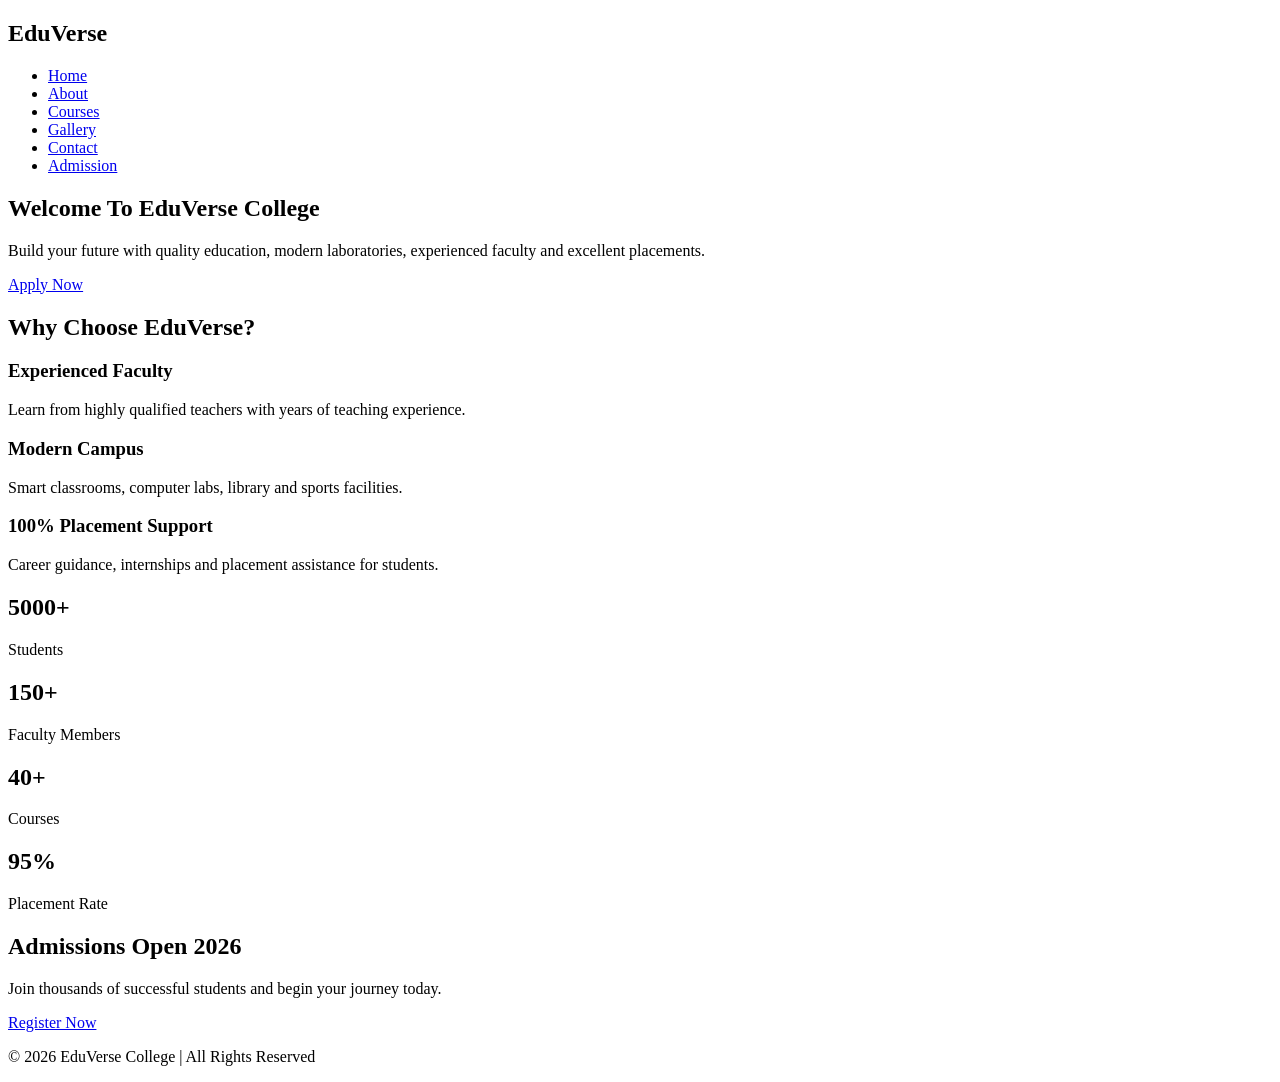
==== index.html @ 60b094c7 "homepage" ====
<!DOCTYPE html>
<html lang="en">
<head>
    <meta charset="UTF-8">
    <meta name="viewport" content="width=device-width, initial-scale=1.0">
    <title>EduVerse College</title>
    <link rel="stylesheet" href="style.css">
</head>
<body>

    <header>
        <nav class="navbar">
            <h2 class="logo">EduVerse</h2>

            <ul class="nav-links">
                <li><a href="index.html" class="active">Home</a></li>
                <li><a href="about.html">About</a></li>
                <li><a href="courses.html">Courses</a></li>
                <li><a href="gallery.html">Gallery</a></li>
                <li><a href="contact.html">Contact</a></li>
                <li><a href="register.html">Admission</a></li>
            </ul>
        </nav>
    </header>

    <section class="hero">

        <div class="hero-text">

            <h1>Welcome To EduVerse College</h1>

            <p>
                Build your future with quality education, modern laboratories,
                experienced faculty and excellent placements.
            </p>

            <a href="register.html" class="btn">
                Apply Now
            </a>

        </div>

    </section>

    <section class="features">

        <h2>Why Choose EduVerse?</h2>

        <div class="card-container">

            <div class="card">
                <h3>Experienced Faculty</h3>
                <p>
                    Learn from highly qualified teachers with years of
                    teaching experience.
                </p>
            </div>

            <div class="card">
                <h3>Modern Campus</h3>
                <p>
                    Smart classrooms, computer labs, library and sports
                    facilities.
                </p>
            </div>

            <div class="card">
                <h3>100% Placement Support</h3>
                <p>
                    Career guidance, internships and placement assistance
                    for students.
                </p>
            </div>

        </div>

    </section>

    <section class="stats">

        <div class="stat-box">
            <h2>5000+</h2>
            <p>Students</p>
        </div>

        <div class="stat-box">
            <h2>150+</h2>
            <p>Faculty Members</p>
        </div>

        <div class="stat-box">
            <h2>40+</h2>
            <p>Courses</p>
        </div>

        <div class="stat-box">
            <h2>95%</h2>
            <p>Placement Rate</p>
        </div>

    </section>

    <section class="cta">

        <h2>Admissions Open 2026</h2>

        <p>
            Join thousands of successful students and begin your journey today.
        </p>

        <a href="register.html" class="btn">
            Register Now
        </a>

    </section>

    <footer>

        <p>
            © 2026 EduVerse College | All Rights Reserved
        </p>

    </footer>

</body>
</html>
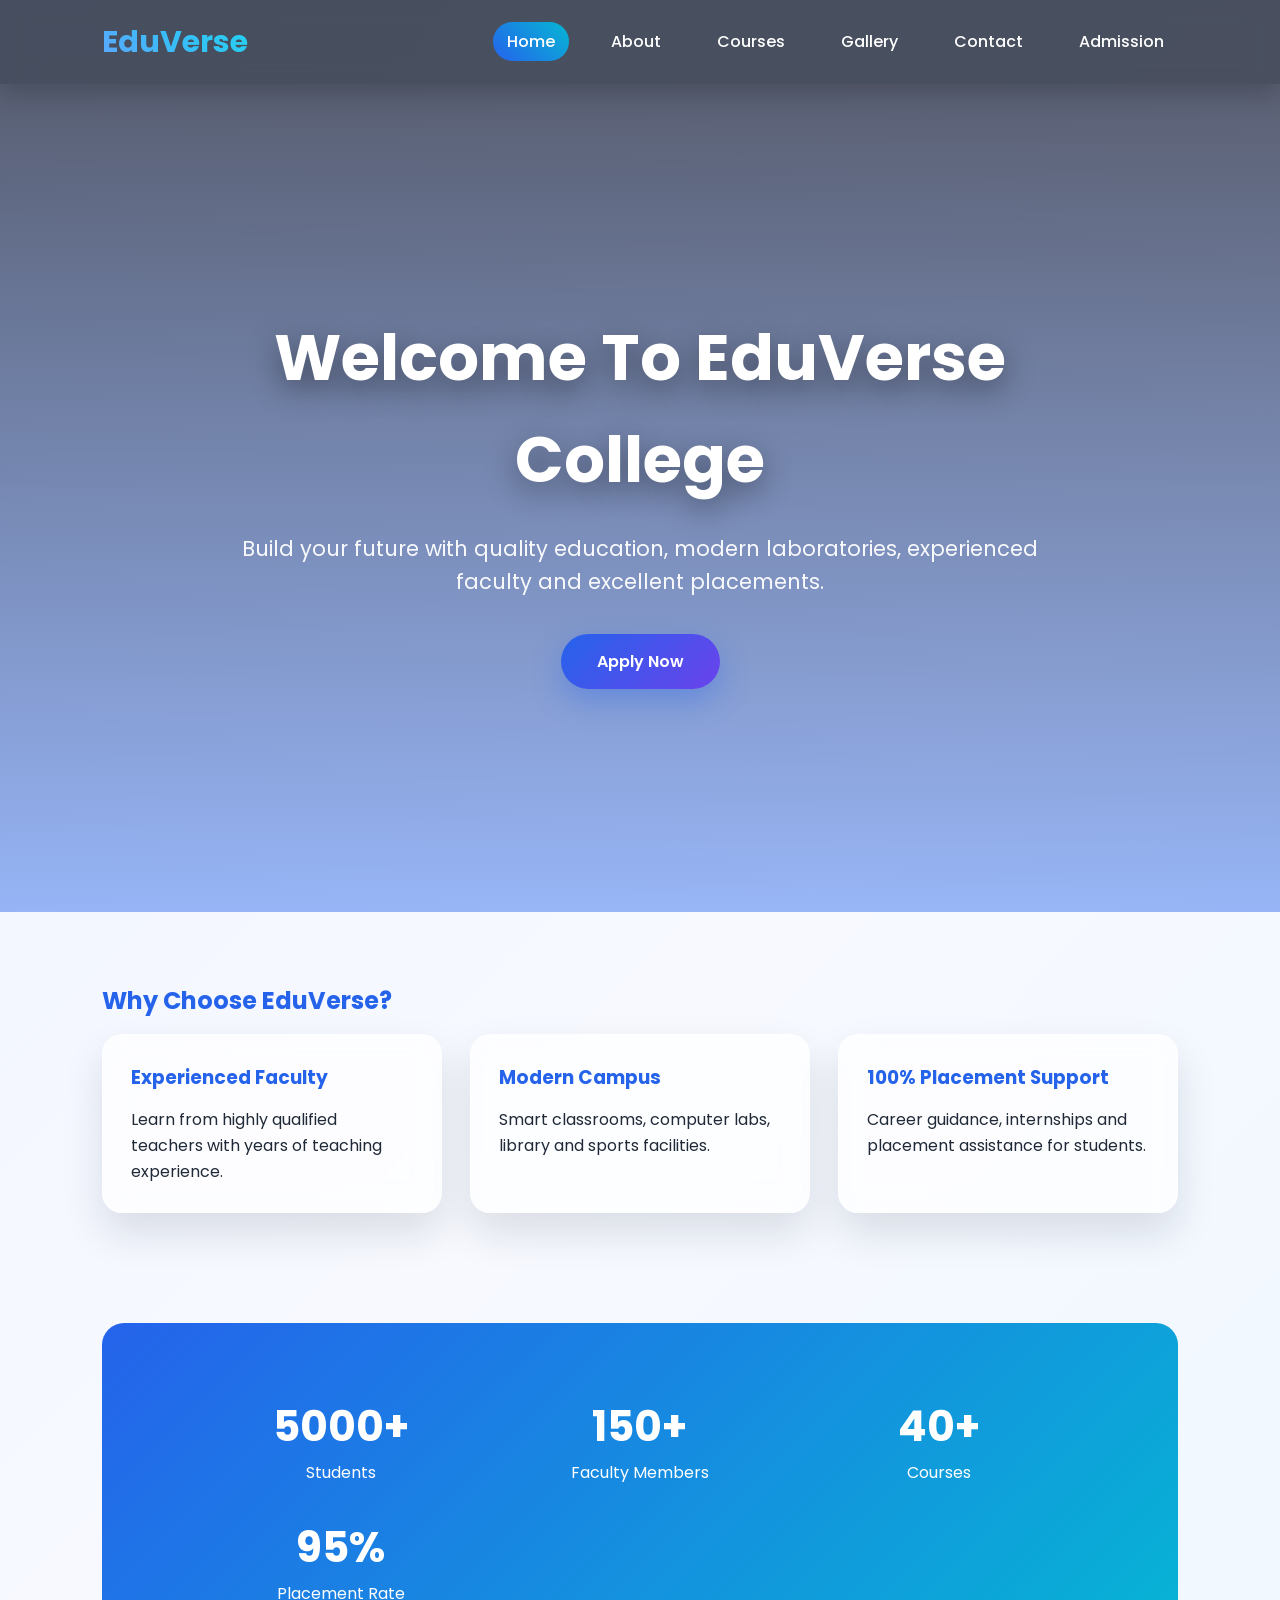
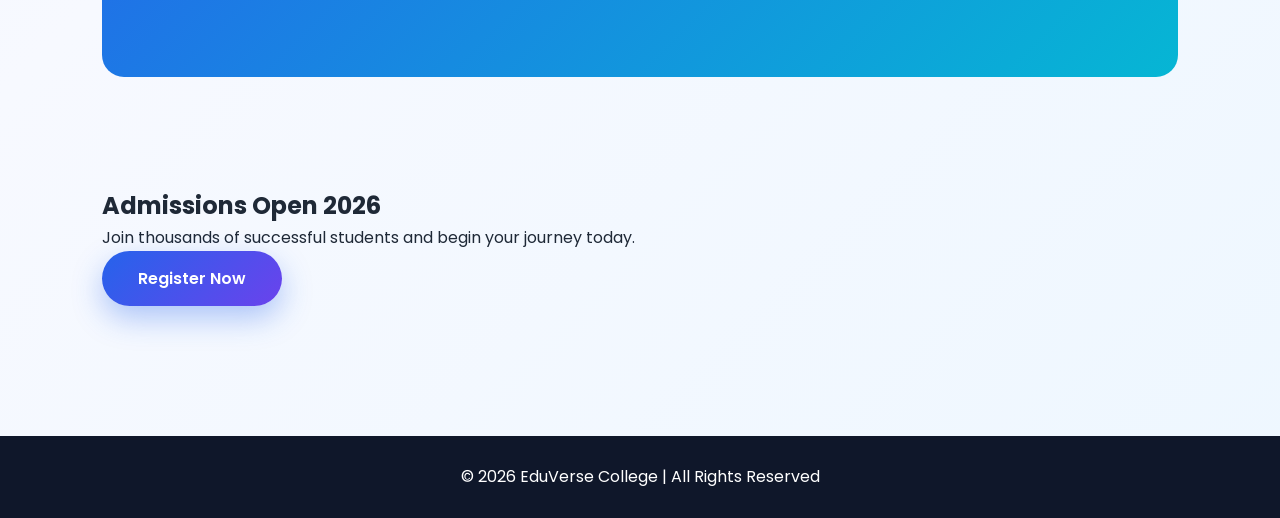
==== commit 634ba0b1: "added script.js to index.html to include JavaScript functionality." ====
--- a/index.html
+++ b/index.html
@@ -7,6 +7,7 @@
     <link rel="stylesheet" href="style.css">
 </head>
 <body>
+    <script src="script.js"></script>
 
     <header>
         <nav class="navbar">
--- a/style.css
+++ b/style.css
@@ -0,0 +1,242 @@
+
+/* EduVerse Premium Theme */
+@import url('https://fonts.googleapis.com/css2?family=Poppins:wght@300;400;500;600;700&display=swap');
+
+*{margin:0;padding:0;box-sizing:border-box;font-family:'Poppins',sans-serif}
+html{scroll-behavior:smooth}
+body{
+background:linear-gradient(135deg,#eef4ff,#f7f9ff,#eef7ff);
+color:#1f2937;
+line-height:1.6;
+}
+
+/* Navbar */
+.navbar{
+display:flex;
+justify-content:space-between;
+align-items:center;
+padding:18px 8%;
+position:sticky;
+top:0;
+z-index:1000;
+background:rgba(15,23,42,.75);
+backdrop-filter:blur(14px);
+box-shadow:0 10px 25px rgba(0,0,0,.18);
+}
+.logo{
+font-size:30px;
+font-weight:700;
+background:linear-gradient(45deg,#60a5fa,#38bdf8,#22d3ee);
+-webkit-background-clip:text;
+-webkit-text-fill-color:transparent;
+}
+.nav-links{display:flex;list-style:none;gap:28px}
+.nav-links a{
+color:#fff;
+text-decoration:none;
+font-weight:500;
+padding:8px 14px;
+border-radius:25px;
+transition:.35s;
+}
+.nav-links a:hover,.active{
+background:linear-gradient(45deg,#2563eb,#06b6d4);
+color:#fff;
+}
+
+/* Hero */
+.hero{
+min-height:92vh;
+display:flex;
+justify-content:center;
+align-items:center;
+text-align:center;
+padding:20px;
+background:
+linear-gradient(rgba(8,15,40,.65),rgba(37,99,235,.45)),
+url("https://images.unsplash.com/photo-1523050854058-8df90110c9f1?w=1800");
+background-size:cover;
+background-position:center;
+}
+.hero-text{max-width:850px;color:#fff}
+.hero-text h1{
+font-size:64px;
+margin-bottom:20px;
+text-shadow:0 10px 30px rgba(0,0,0,.4);
+}
+.hero-text p{
+font-size:21px;
+margin-bottom:35px;
+opacity:.95;
+}
+.btn{
+display:inline-block;
+padding:15px 36px;
+border:none;
+border-radius:50px;
+text-decoration:none;
+font-weight:600;
+color:#fff;
+background:linear-gradient(135deg,#2563eb,#7c3aed,#06b6d4);
+background-size:250% 250%;
+transition:.35s;
+box-shadow:0 12px 30px rgba(37,99,235,.35);
+cursor:pointer;
+}
+.btn:hover{
+transform:translateY(-5px) scale(1.03);
+background-position:right center;
+}
+
+/* Common */
+.page-banner{
+padding:90px 20px;
+text-align:center;
+background:linear-gradient(135deg,#2563eb,#7c3aed);
+color:#fff;
+}
+.page-banner h1{font-size:48px}
+.page-banner p{margin-top:10px;font-size:18px}
+
+.features,.facilities,.benefits,.gallery-section,.register-section,
+.contact-section,.about-section,.course-section,.campus-life,.mission,.stats,.cta,.map-section{
+padding:70px 8%;
+}
+
+.card-container,.course-section,.gallery-container,.stats,.mission{
+display:grid;
+grid-template-columns:repeat(auto-fit,minmax(260px,1fr));
+gap:28px;
+}
+
+.card,.course-card,.mission-card,.map-box,#admissionForm{
+background:rgba(255,255,255,.75);
+backdrop-filter:blur(12px);
+border:1px solid rgba(255,255,255,.5);
+border-radius:20px;
+padding:28px;
+box-shadow:0 20px 40px rgba(15,23,42,.12);
+transition:.35s;
+}
+.card:hover,.course-card:hover,.mission-card:hover,.gallery-item:hover,.map-box:hover{
+transform:translateY(-10px);
+box-shadow:0 25px 45px rgba(37,99,235,.18);
+}
+.card h3,.course-card h2,.mission-card h2,.features h2,.benefits h2,.facilities h2,.campus-life h2,.contact-info h2,.contact-form h2,.about-text h2{
+color:#2563eb;
+margin-bottom:14px;
+}
+
+.stats{
+background:linear-gradient(135deg,#2563eb,#06b6d4);
+border-radius:22px;
+margin:40px 8%;
+color:#fff;
+text-align:center;
+}
+.stat-box h2{font-size:42px}
+
+.about-section{
+display:grid;
+grid-template-columns:1fr 1fr;
+gap:40px;
+align-items:center;
+}
+.about-image img{
+width:100%;
+border-radius:18px;
+box-shadow:0 20px 40px rgba(0,0,0,.18);
+}
+
+.gallery-item{
+overflow:hidden;
+border-radius:18px;
+}
+.gallery-item img{
+width:100%;
+height:260px;
+object-fit:cover;
+transition:.45s;
+}
+.gallery-item:hover img{
+transform:scale(1.12);
+}
+
+.contact-section{
+display:grid;
+grid-template-columns:1fr 1fr;
+gap:40px;
+}
+.contact-form form{
+display:flex;
+flex-direction:column;
+gap:16px;
+}
+
+#admissionForm{
+max-width:760px;
+margin:auto;
+}
+.input-box{
+display:flex;
+flex-direction:column;
+margin-bottom:18px;
+}
+.input-box label{
+margin-bottom:8px;
+font-weight:600;
+}
+.input-box input,
+.input-box select,
+.input-box textarea,
+.contact-form input,
+.contact-form textarea{
+padding:14px 16px;
+border:2px solid #dbeafe;
+border-radius:12px;
+outline:none;
+transition:.3s;
+font-size:15px;
+background:#fff;
+}
+.input-box input:focus,
+.input-box select:focus,
+.input-box textarea:focus,
+.contact-form input:focus,
+.contact-form textarea:focus{
+border-color:#2563eb;
+box-shadow:0 0 0 4px rgba(37,99,235,.12);
+}
+
+footer{
+margin-top:60px;
+padding:28px;
+text-align:center;
+background:#0f172a;
+color:#fff;
+}
+
+@media(max-width:900px){
+.about-section,.contact-section{
+grid-template-columns:1fr;
+}
+.hero-text h1{font-size:46px}
+.navbar{
+flex-direction:column;
+gap:15px;
+}
+.nav-links{
+flex-wrap:wrap;
+justify-content:center;
+}
+}
+@media(max-width:600px){
+.hero-text h1{font-size:34px}
+.hero-text p{font-size:16px}
+.page-banner h1{font-size:34px}
+.nav-links{
+flex-direction:column;
+align-items:center;
+gap:10px;
+}
+}
